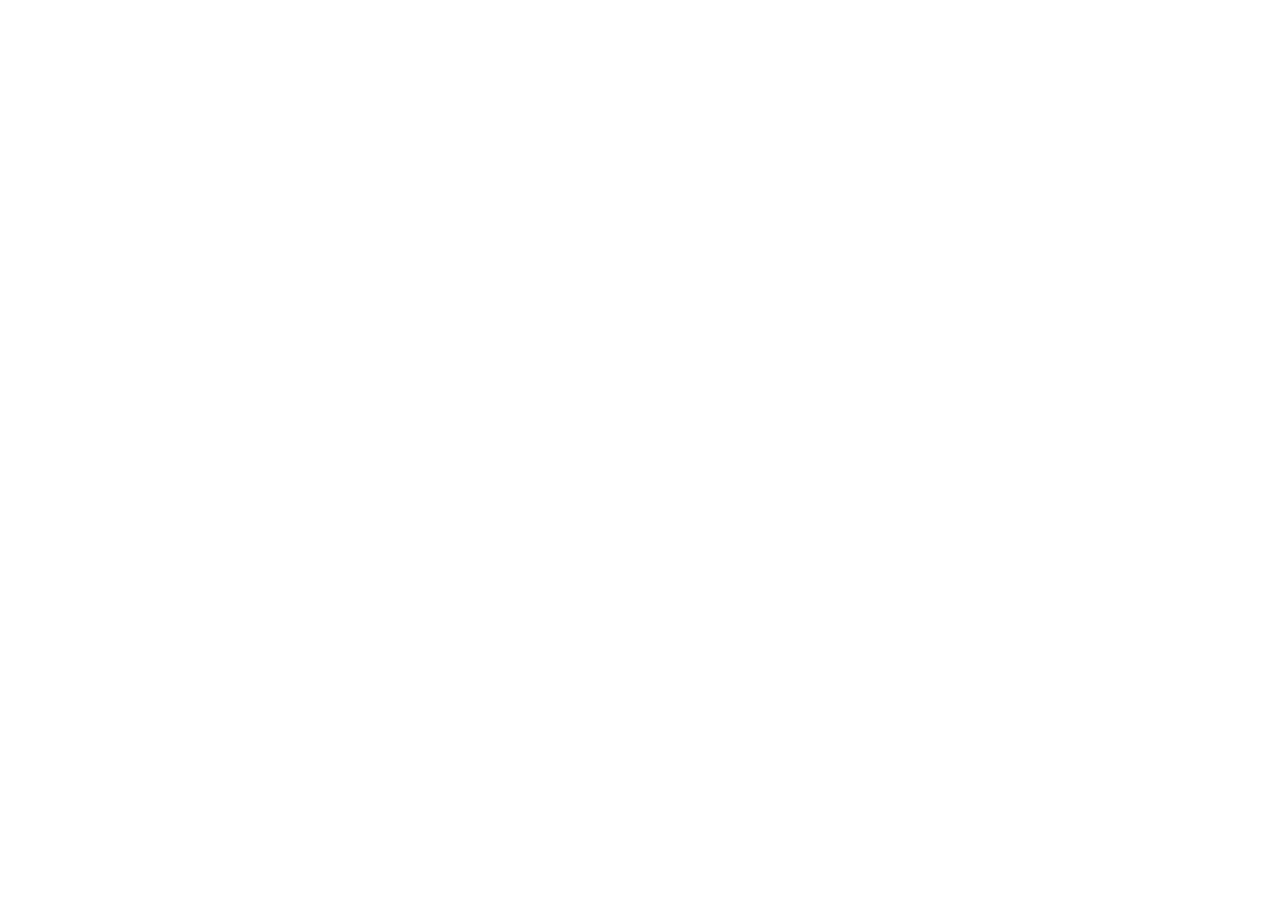
==== login.html @ dc0b42ef "Refactor login.html with improved styling and structure" ====
<!DOCTYPE html>
<html lang="th">
<head>
    <meta charset="UTF-8">
    <meta name="viewport" content="width=device-width, initial-scale=1.0">
    <title>Login - Study Buddy">

    <style>
        * {
            box-sizing: border-box;
        }

        body {
            margin: 0;
            font-family: Arial, sans-serif;
            background: #f4f7fb;
        }

        .login-page {
            min-height: 100vh;
            display: flex;
            justify-content: center;
            align-items: center;
        }

        .login-card {
            width: 380px;
            background: white;
            padding: 40px;
            border-radius: 20px;
            box-shadow: 0 10px 30px rgba(0,0,0,0.08);
        }

        .logo {
            width: 65px;
            height: 65px;
            margin: 0 auto 20px;
            border-radius: 16px;
            background: #2563eb;
            color: white;
            display: flex;
            align-items: center;
            justify-content: center;
            font-size: 22px;
            font-weight: bold;
        }

        h1 {
            text-align: center;
            margin: 0;
            color: #172033;
        }

        .subtitle {
            text-align: center;
            color: #718096;
            margin-bottom: 30px;
        }

        label {
            display: block;
            margin: 15px 0 7px;
            font-weight: bold;
        }

        input {
            width: 100%;
            padding: 13px;
            border: 1px solid #d5dbe5;
            border-radius: 10px;
            font-size: 15px;
        }

        button {
            width: 100%;
            margin-top: 25px;
            padding: 14px;
            border: none;
            border-radius: 10px;
            background: #2563eb;
            color: white;
            font-size: 16px;
            font-weight: bold;
            cursor: pointer;
        }

        #message {
            text-align: center;
            color: #dc2626;
            margin-top: 15px;
        }
    </style>
</head>

<body>

<div class="login-page">

    <div class="login-card">

        <div class="logo">
            SB
        </div>

        <h1>Study Buddy</h1>

        <p class="subtitle">
            เข้าสู่ระบบ
        </p>

        <label>ชื่อผู้ใช้</label>

        <input
            id="username"
            type="text"
            placeholder="ชื่อผู้ใช้"
        >

        <label>รหัสผ่าน</label>

        <input
            id="password"
            type="password"
            placeholder="รหัสผ่าน"
        >

        <button onclick="login()">
            เข้าสู่ระบบ
        </button>

        <p id="message"></p>

    </div>

</div>

<script>

function login() {

    const username =
        document.getElementById("username").value;

    const password =
        document.getElementById("password").value;

    if (username === "student" && password === "1234") {

        window.location.href = "index.html";

    } else {

        document.getElementById("message").textContent =
            "ชื่อผู้ใช้หรือรหัสผ่านไม่ถูกต้อง";

    }

}

</script>

</body>
</html>
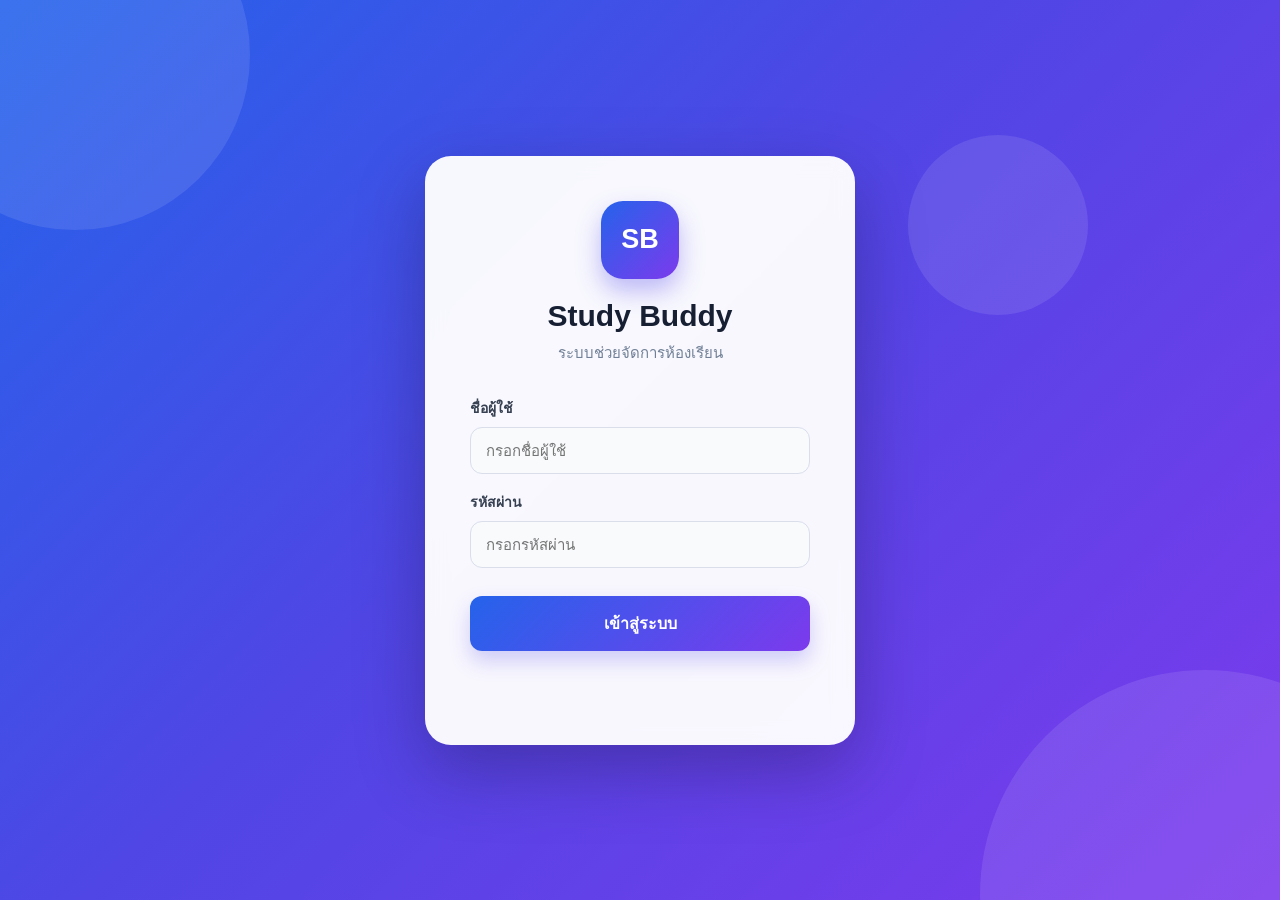
==== commit 09e4d98f: "Update login.html" ====
--- a/login.html
+++ b/login.html
@@ -1,11 +1,14 @@
 <!DOCTYPE html>
 <html lang="th">
+
 <head>
     <meta charset="UTF-8">
     <meta name="viewport" content="width=device-width, initial-scale=1.0">
-    <title>Login - Study Buddy">
+
+    <title>Login - Study Buddy</title>
 
     <style>
+
         * {
             box-sizing: border-box;
         }
@@ -13,138 +16,370 @@
         body {
             margin: 0;
             font-family: Arial, sans-serif;
-            background: #f4f7fb;
-        }
+            min-height: 100vh;
+            overflow: hidden;
+
+            background:
+                linear-gradient(
+                    135deg,
+                    #2563eb 0%,
+                    #4f46e5 45%,
+                    #7c3aed 100%
+                );
+        }
+
+
+        /* พื้นหลังตกแต่ง */
+
+        .circle {
+            position: fixed;
+            border-radius: 50%;
+            background: rgba(255,255,255,0.10);
+            pointer-events: none;
+        }
+
+        .circle.one {
+            width: 350px;
+            height: 350px;
+            top: -120px;
+            left: -100px;
+        }
+
+        .circle.two {
+            width: 450px;
+            height: 450px;
+            bottom: -220px;
+            right: -150px;
+        }
+
+        .circle.three {
+            width: 180px;
+            height: 180px;
+            top: 15%;
+            right: 15%;
+        }
+
+
+        /* หน้าหลัก */
 
         .login-page {
             min-height: 100vh;
+
             display: flex;
             justify-content: center;
             align-items: center;
-        }
+
+            padding: 20px;
+
+            position: relative;
+            z-index: 2;
+        }
+
+
+        /* กล่อง Login */
 
         .login-card {
-            width: 380px;
-            background: white;
-            padding: 40px;
-            border-radius: 20px;
-            box-shadow: 0 10px 30px rgba(0,0,0,0.08);
-        }
+            width: 100%;
+            max-width: 430px;
+
+            padding: 45px;
+
+            background: rgba(255,255,255,0.96);
+
+            border-radius: 26px;
+
+            box-shadow:
+                0 25px 70px rgba(0,0,0,0.25);
+
+            backdrop-filter: blur(10px);
+
+            animation: appear 0.6s ease;
+        }
+
+
+        @keyframes appear {
+
+            from {
+                opacity: 0;
+                transform: translateY(25px);
+            }
+
+            to {
+                opacity: 1;
+                transform: translateY(0);
+            }
+
+        }
+
+
+        /* Logo */
 
         .logo {
-            width: 65px;
-            height: 65px;
+            width: 78px;
+            height: 78px;
+
             margin: 0 auto 20px;
-            border-radius: 16px;
-            background: #2563eb;
-            color: white;
+
+            border-radius: 22px;
+
             display: flex;
             align-items: center;
             justify-content: center;
-            font-size: 22px;
+
+            color: white;
+
+            font-size: 27px;
             font-weight: bold;
-        }
+
+            background:
+                linear-gradient(
+                    135deg,
+                    #2563eb,
+                    #7c3aed
+                );
+
+            box-shadow:
+                0 12px 25px rgba(79,70,229,0.35);
+        }
+
+
+        /* หัวข้อ */
 
         h1 {
+            margin: 0;
+
             text-align: center;
-            margin: 0;
+
+            font-size: 30px;
+
             color: #172033;
         }
+
 
         .subtitle {
             text-align: center;
+
             color: #718096;
-            margin-bottom: 30px;
-        }
+
+            margin-top: 8px;
+            margin-bottom: 32px;
+
+            font-size: 15px;
+        }
+
+
+        /* ช่องกรอก */
 
         label {
             display: block;
-            margin: 15px 0 7px;
+
+            margin-top: 17px;
+            margin-bottom: 8px;
+
+            color: #374151;
+
+            font-size: 14px;
             font-weight: bold;
         }
+
 
         input {
             width: 100%;
-            padding: 13px;
-            border: 1px solid #d5dbe5;
-            border-radius: 10px;
+
+            padding: 14px 15px;
+
+            border: 1px solid #d9deea;
+
+            border-radius: 12px;
+
+            background: #f8fafc;
+
             font-size: 15px;
-        }
+
+            outline: none;
+
+            transition: 0.2s;
+        }
+
+
+        input:focus {
+
+            background: white;
+
+            border-color: #4f46e5;
+
+            box-shadow:
+                0 0 0 4px rgba(79,70,229,0.10);
+        }
+
+
+        /* ปุ่ม */
 
         button {
             width: 100%;
-            margin-top: 25px;
-            padding: 14px;
+
+            margin-top: 28px;
+
+            padding: 15px;
+
             border: none;
-            border-radius: 10px;
-            background: #2563eb;
+
+            border-radius: 12px;
+
             color: white;
+
             font-size: 16px;
+
             font-weight: bold;
+
             cursor: pointer;
-        }
+
+            background:
+                linear-gradient(
+                    135deg,
+                    #2563eb,
+                    #7c3aed
+                );
+
+            box-shadow:
+                0 10px 20px rgba(79,70,229,0.25);
+
+            transition: 0.2s;
+        }
+
+
+        button:hover {
+
+            transform: translateY(-2px);
+
+            box-shadow:
+                0 14px 25px rgba(79,70,229,0.35);
+        }
+
+
+        button:active {
+
+            transform: translateY(0);
+        }
+
+
+        /* ข้อความ Error */
 
         #message {
+
+            min-height: 20px;
+
+            margin-top: 15px;
+
             text-align: center;
+
             color: #dc2626;
-            margin-top: 15px;
-        }
+
+            font-size: 14px;
+        }
+
+
+        /* มือถือ */
+
+        @media (max-width: 500px) {
+
+            .login-card {
+                padding: 32px 25px;
+            }
+
+            h1 {
+                font-size: 26px;
+            }
+
+        }
+
     </style>
+
 </head>
 
+
 <body>
 
+
+<!-- Background -->
+
+<div class="circle one"></div>
+<div class="circle two"></div>
+<div class="circle three"></div>
+
+
+<!-- Login -->
+
 <div class="login-page">
 
     <div class="login-card">
+
 
         <div class="logo">
             SB
         </div>
 
-        <h1>Study Buddy</h1>
+
+        <h1>
+            Study Buddy
+        </h1>
+
 
         <p class="subtitle">
-            เข้าสู่ระบบ
+            ระบบช่วยจัดการห้องเรียน
         </p>
 
-        <label>ชื่อผู้ใช้</label>
+
+        <label>
+            ชื่อผู้ใช้
+        </label>
 
         <input
             id="username"
             type="text"
-            placeholder="ชื่อผู้ใช้"
+            placeholder="กรอกชื่อผู้ใช้"
         >
 
-        <label>รหัสผ่าน</label>
+
+        <label>
+            รหัสผ่าน
+        </label>
 
         <input
             id="password"
             type="password"
-            placeholder="รหัสผ่าน"
+            placeholder="กรอกรหัสผ่าน"
         >
+
 
         <button onclick="login()">
             เข้าสู่ระบบ
         </button>
 
+
         <p id="message"></p>
 
+
     </div>
 
 </div>
 
+
 <script>
 
 function login() {
 
     const username =
-        document.getElementById("username").value;
+        document.getElementById("username").value.trim();
 
     const password =
         document.getElementById("password").value;
 
-    if (username === "student" && password === "1234") {
+
+    if (
+        username === "student" &&
+        password === "1234"
+    ) {
 
         window.location.href = "index.html";
 
@@ -159,5 +394,7 @@
 
 </script>
 
+
 </body>
+
 </html>
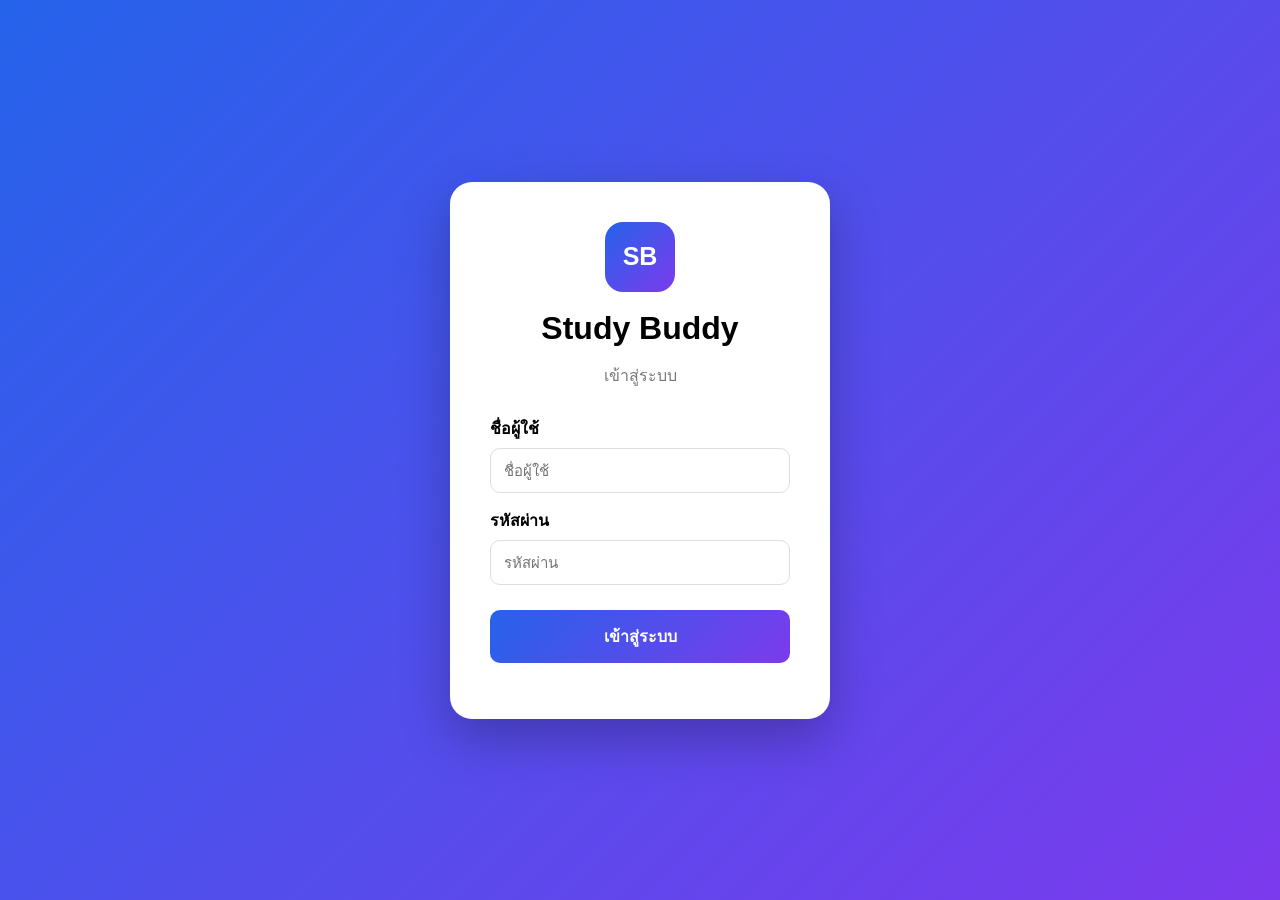
==== commit fd18880a: "Update login.html" ====
--- a/login.html
+++ b/login.html
@@ -4,363 +4,126 @@
 <head>
     <meta charset="UTF-8">
     <meta name="viewport" content="width=device-width, initial-scale=1.0">
-
     <title>Login - Study Buddy</title>
 
     <style>
-
         * {
             box-sizing: border-box;
         }
 
         body {
             margin: 0;
+            min-height: 100vh;
             font-family: Arial, sans-serif;
-            min-height: 100vh;
-            overflow: hidden;
-
-            background:
-                linear-gradient(
-                    135deg,
-                    #2563eb 0%,
-                    #4f46e5 45%,
-                    #7c3aed 100%
-                );
-        }
-
-
-        /* พื้นหลังตกแต่ง */
-
-        .circle {
-            position: fixed;
-            border-radius: 50%;
-            background: rgba(255,255,255,0.10);
-            pointer-events: none;
-        }
-
-        .circle.one {
-            width: 350px;
-            height: 350px;
-            top: -120px;
-            left: -100px;
-        }
-
-        .circle.two {
-            width: 450px;
-            height: 450px;
-            bottom: -220px;
-            right: -150px;
-        }
-
-        .circle.three {
-            width: 180px;
-            height: 180px;
-            top: 15%;
-            right: 15%;
-        }
-
-
-        /* หน้าหลัก */
-
-        .login-page {
-            min-height: 100vh;
-
+            background: linear-gradient(135deg, #2563eb, #7c3aed);
             display: flex;
             justify-content: center;
             align-items: center;
-
-            padding: 20px;
-
-            position: relative;
-            z-index: 2;
         }
 
-
-        /* กล่อง Login */
-
         .login-card {
-            width: 100%;
-            max-width: 430px;
-
-            padding: 45px;
-
-            background: rgba(255,255,255,0.96);
-
-            border-radius: 26px;
-
-            box-shadow:
-                0 25px 70px rgba(0,0,0,0.25);
-
-            backdrop-filter: blur(10px);
-
-            animation: appear 0.6s ease;
+            width: 380px;
+            padding: 40px;
+            background: white;
+            border-radius: 22px;
+            box-shadow: 0 20px 50px rgba(0,0,0,0.25);
         }
 
-
-        @keyframes appear {
-
-            from {
-                opacity: 0;
-                transform: translateY(25px);
-            }
-
-            to {
-                opacity: 1;
-                transform: translateY(0);
-            }
-
-        }
-
-
-        /* Logo */
-
         .logo {
-            width: 78px;
-            height: 78px;
-
-            margin: 0 auto 20px;
-
-            border-radius: 22px;
-
+            width: 70px;
+            height: 70px;
+            margin: auto;
+            border-radius: 18px;
+            background: linear-gradient(135deg, #2563eb, #7c3aed);
+            color: white;
             display: flex;
             align-items: center;
             justify-content: center;
-
-            color: white;
-
-            font-size: 27px;
+            font-size: 25px;
             font-weight: bold;
-
-            background:
-                linear-gradient(
-                    135deg,
-                    #2563eb,
-                    #7c3aed
-                );
-
-            box-shadow:
-                0 12px 25px rgba(79,70,229,0.35);
         }
 
-
-        /* หัวข้อ */
-
         h1 {
-            margin: 0;
-
             text-align: center;
-
-            font-size: 30px;
-
-            color: #172033;
+            margin: 18px 0 5px;
         }
-
 
         .subtitle {
             text-align: center;
+            color: #777;
+            margin-bottom: 28px;
+        }
 
-            color: #718096;
+        label {
+            display: block;
+            margin: 15px 0 7px;
+            font-weight: bold;
+        }
 
-            margin-top: 8px;
-            margin-bottom: 32px;
-
+        input {
+            width: 100%;
+            padding: 13px;
+            border: 1px solid #ddd;
+            border-radius: 10px;
             font-size: 15px;
         }
 
-
-        /* ช่องกรอก */
-
-        label {
-            display: block;
-
-            margin-top: 17px;
-            margin-bottom: 8px;
-
-            color: #374151;
-
-            font-size: 14px;
+        button {
+            width: 100%;
+            margin-top: 25px;
+            padding: 14px;
+            border: none;
+            border-radius: 10px;
+            background: linear-gradient(135deg, #2563eb, #7c3aed);
+            color: white;
+            font-size: 16px;
             font-weight: bold;
+            cursor: pointer;
         }
 
-
-        input {
-            width: 100%;
-
-            padding: 14px 15px;
-
-            border: 1px solid #d9deea;
-
-            border-radius: 12px;
-
-            background: #f8fafc;
-
-            font-size: 15px;
-
-            outline: none;
-
-            transition: 0.2s;
+        #message {
+            text-align: center;
+            color: red;
+            margin-top: 15px;
         }
-
-
-        input:focus {
-
-            background: white;
-
-            border-color: #4f46e5;
-
-            box-shadow:
-                0 0 0 4px rgba(79,70,229,0.10);
-        }
-
-
-        /* ปุ่ม */
-
-        button {
-            width: 100%;
-
-            margin-top: 28px;
-
-            padding: 15px;
-
-            border: none;
-
-            border-radius: 12px;
-
-            color: white;
-
-            font-size: 16px;
-
-            font-weight: bold;
-
-            cursor: pointer;
-
-            background:
-                linear-gradient(
-                    135deg,
-                    #2563eb,
-                    #7c3aed
-                );
-
-            box-shadow:
-                0 10px 20px rgba(79,70,229,0.25);
-
-            transition: 0.2s;
-        }
-
-
-        button:hover {
-
-            transform: translateY(-2px);
-
-            box-shadow:
-                0 14px 25px rgba(79,70,229,0.35);
-        }
-
-
-        button:active {
-
-            transform: translateY(0);
-        }
-
-
-        /* ข้อความ Error */
-
-        #message {
-
-            min-height: 20px;
-
-            margin-top: 15px;
-
-            text-align: center;
-
-            color: #dc2626;
-
-            font-size: 14px;
-        }
-
-
-        /* มือถือ */
-
-        @media (max-width: 500px) {
-
-            .login-card {
-                padding: 32px 25px;
-            }
-
-            h1 {
-                font-size: 26px;
-            }
-
-        }
-
     </style>
-
 </head>
-
 
 <body>
 
+<div class="login-card">
 
-<!-- Background -->
+    <div class="logo">
+        SB
+    </div>
 
-<div class="circle one"></div>
-<div class="circle two"></div>
-<div class="circle three"></div>
+    <h1>Study Buddy</h1>
 
+    <p class="subtitle">
+        เข้าสู่ระบบ
+    </p>
 
-<!-- Login -->
+    <label>ชื่อผู้ใช้</label>
 
-<div class="login-page">
+    <input
+        id="username"
+        type="text"
+        placeholder="ชื่อผู้ใช้"
+    >
 
-    <div class="login-card">
+    <label>รหัสผ่าน</label>
 
+    <input
+        id="password"
+        type="password"
+        placeholder="รหัสผ่าน"
+    >
 
-        <div class="logo">
-            SB
-        </div>
+    <button onclick="login()">
+        เข้าสู่ระบบ
+    </button>
 
-
-        <h1>
-            Study Buddy
-        </h1>
-
-
-        <p class="subtitle">
-            ระบบช่วยจัดการห้องเรียน
-        </p>
-
-
-        <label>
-            ชื่อผู้ใช้
-        </label>
-
-        <input
-            id="username"
-            type="text"
-            placeholder="กรอกชื่อผู้ใช้"
-        >
-
-
-        <label>
-            รหัสผ่าน
-        </label>
-
-        <input
-            id="password"
-            type="password"
-            placeholder="กรอกรหัสผ่าน"
-        >
-
-
-        <button onclick="login()">
-            เข้าสู่ระบบ
-        </button>
-
-
-        <p id="message"></p>
-
-
-    </div>
+    <p id="message"></p>
 
 </div>
 
@@ -369,23 +132,16 @@
 
 function login() {
 
-    const username =
-        document.getElementById("username").value.trim();
+    let username = document.getElementById("username").value.trim();
+    let password = document.getElementById("password").value;
 
-    const password =
-        document.getElementById("password").value;
-
-
-    if (
-        username === "student" &&
-        password === "1234"
-    ) {
+    if (username === "student" && password === "1234") {
 
         window.location.href = "index.html";
 
     } else {
 
-        document.getElementById("message").textContent =
+        document.getElementById("message").innerText =
             "ชื่อผู้ใช้หรือรหัสผ่านไม่ถูกต้อง";
 
     }
@@ -394,7 +150,6 @@
 
 </script>
 
-
 </body>
 
 </html>
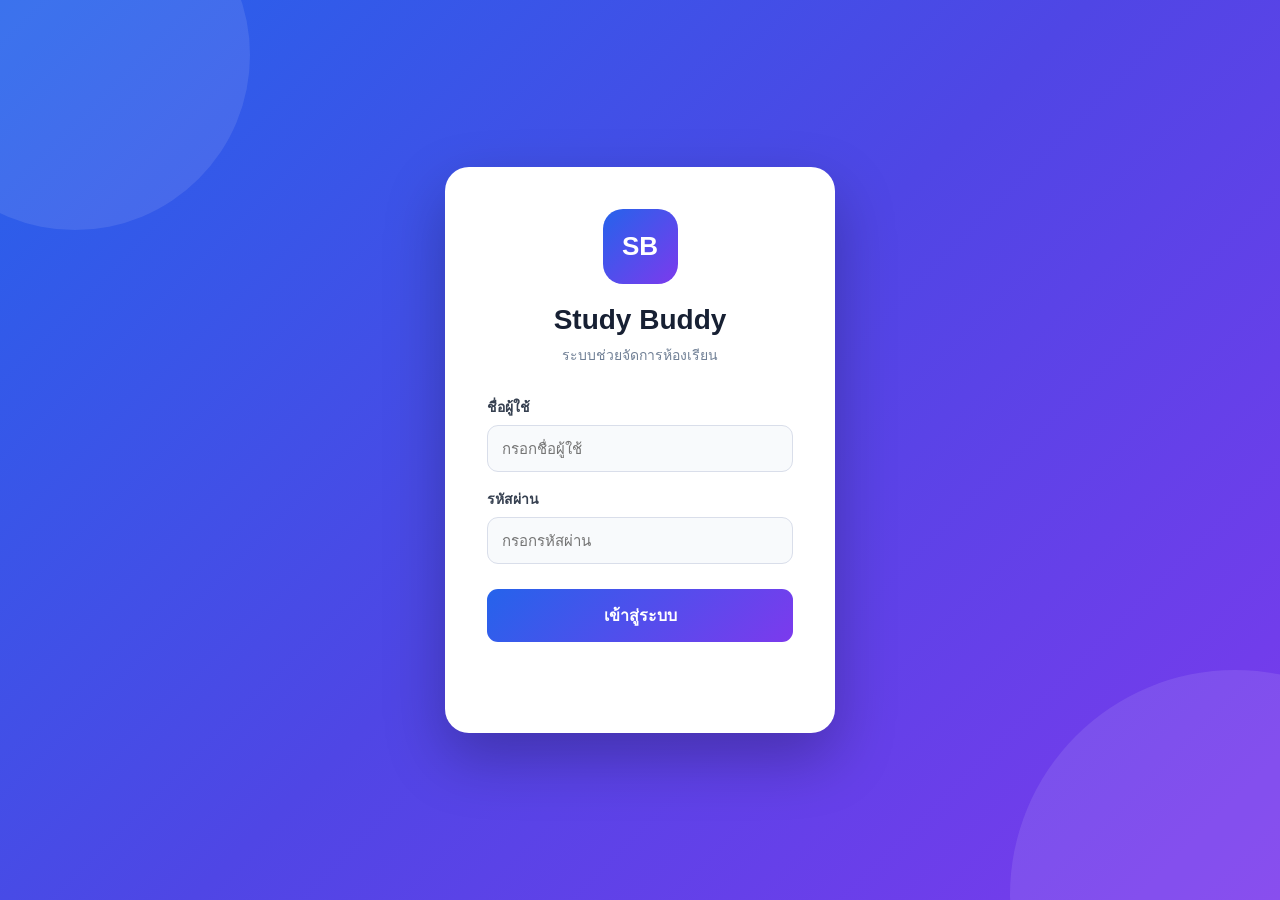
==== commit e63c6f46: "Update login.html" ====
--- a/login.html
+++ b/login.html
@@ -4,6 +4,7 @@
 <head>
     <meta charset="UTF-8">
     <meta name="viewport" content="width=device-width, initial-scale=1.0">
+
     <title>Login - Study Buddy</title>
 
     <style>
@@ -15,81 +16,188 @@
             margin: 0;
             min-height: 100vh;
             font-family: Arial, sans-serif;
-            background: linear-gradient(135deg, #2563eb, #7c3aed);
-            display: flex;
-            justify-content: center;
-            align-items: center;
-        }
-
-        .login-card {
-            width: 380px;
-            padding: 40px;
-            background: white;
-            border-radius: 22px;
-            box-shadow: 0 20px 50px rgba(0,0,0,0.25);
-        }
-
-        .logo {
-            width: 70px;
-            height: 70px;
-            margin: auto;
-            border-radius: 18px;
-            background: linear-gradient(135deg, #2563eb, #7c3aed);
-            color: white;
+
+            background:
+                linear-gradient(
+                    135deg,
+                    #2563eb,
+                    #4f46e5,
+                    #7c3aed
+                );
+
             display: flex;
             align-items: center;
             justify-content: center;
-            font-size: 25px;
+        }
+
+        .circle {
+            position: fixed;
+            border-radius: 50%;
+            background: rgba(255,255,255,0.10);
+        }
+
+        .circle1 {
+            width: 350px;
+            height: 350px;
+            top: -120px;
+            left: -100px;
+        }
+
+        .circle2 {
+            width: 450px;
+            height: 450px;
+            right: -180px;
+            bottom: -220px;
+        }
+
+        .login-card {
+            position: relative;
+            z-index: 2;
+
+            width: 390px;
+            max-width: calc(100% - 30px);
+
+            padding: 42px;
+
+            background: white;
+
+            border-radius: 24px;
+
+            box-shadow:
+                0 25px 60px rgba(0,0,0,0.25);
+        }
+
+        .logo {
+            width: 75px;
+            height: 75px;
+
+            margin: 0 auto 20px;
+
+            display: flex;
+            align-items: center;
+            justify-content: center;
+
+            border-radius: 20px;
+
+            background:
+                linear-gradient(
+                    135deg,
+                    #2563eb,
+                    #7c3aed
+                );
+
+            color: white;
+
+            font-size: 26px;
             font-weight: bold;
         }
 
         h1 {
+            margin: 0;
+
             text-align: center;
-            margin: 18px 0 5px;
+
+            color: #172033;
+
+            font-size: 28px;
         }
 
         .subtitle {
+            margin: 8px 0 30px;
+
             text-align: center;
-            color: #777;
-            margin-bottom: 28px;
+
+            color: #718096;
+
+            font-size: 14px;
         }
 
         label {
             display: block;
-            margin: 15px 0 7px;
+
+            margin: 16px 0 7px;
+
+            color: #374151;
+
+            font-size: 14px;
             font-weight: bold;
         }
 
         input {
             width: 100%;
-            padding: 13px;
-            border: 1px solid #ddd;
-            border-radius: 10px;
+
+            padding: 14px;
+
+            border: 1px solid #d9deea;
+
+            border-radius: 11px;
+
+            background: #f8fafc;
+
             font-size: 15px;
+
+            outline: none;
+        }
+
+        input:focus {
+            border-color: #4f46e5;
+
+            background: white;
+
+            box-shadow:
+                0 0 0 4px rgba(79,70,229,0.10);
         }
 
         button {
             width: 100%;
+
             margin-top: 25px;
+
             padding: 14px;
+
             border: none;
-            border-radius: 10px;
-            background: linear-gradient(135deg, #2563eb, #7c3aed);
+
+            border-radius: 11px;
+
+            background:
+                linear-gradient(
+                    135deg,
+                    #2563eb,
+                    #7c3aed
+                );
+
             color: white;
+
             font-size: 16px;
             font-weight: bold;
+
             cursor: pointer;
         }
 
+        button:hover {
+            opacity: 0.9;
+        }
+
         #message {
+            min-height: 20px;
+
+            margin-top: 15px;
+
             text-align: center;
-            color: red;
-            margin-top: 15px;
+
+            color: #dc2626;
+
+            font-size: 14px;
         }
     </style>
 </head>
 
+
 <body>
+
+<div class="circle circle1"></div>
+<div class="circle circle2"></div>
+
 
 <div class="login-card">
 
@@ -97,32 +205,42 @@
         SB
     </div>
 
-    <h1>Study Buddy</h1>
+    <h1>
+        Study Buddy
+    </h1>
 
     <p class="subtitle">
-        เข้าสู่ระบบ
+        ระบบช่วยจัดการห้องเรียน
     </p>
 
-    <label>ชื่อผู้ใช้</label>
+
+    <label>
+        ชื่อผู้ใช้
+    </label>
 
     <input
         id="username"
         type="text"
-        placeholder="ชื่อผู้ใช้"
+        placeholder="กรอกชื่อผู้ใช้"
     >
 
-    <label>รหัสผ่าน</label>
+
+    <label>
+        รหัสผ่าน
+    </label>
 
     <input
         id="password"
         type="password"
-        placeholder="รหัสผ่าน"
+        placeholder="กรอกรหัสผ่าน"
     >
+
 
     <button onclick="login()">
         เข้าสู่ระบบ
     </button>
 
+
     <p id="message"></p>
 
 </div>
@@ -132,16 +250,24 @@
 
 function login() {
 
-    let username = document.getElementById("username").value.trim();
-    let password = document.getElementById("password").value;
-
-    if (username === "student" && password === "1234") {
-
-        window.location.href = "index.html";
+    const username =
+        document.getElementById("username").value.trim();
+
+    const password =
+        document.getElementById("password").value;
+
+
+    if (
+        username === "student" &&
+        password === "1234"
+    ) {
+
+        window.location.href =
+            "https://phuripongc-debug.github.io/Study-Buddy/index.html";
 
     } else {
 
-        document.getElementById("message").innerText =
+        document.getElementById("message").textContent =
             "ชื่อผู้ใช้หรือรหัสผ่านไม่ถูกต้อง";
 
     }
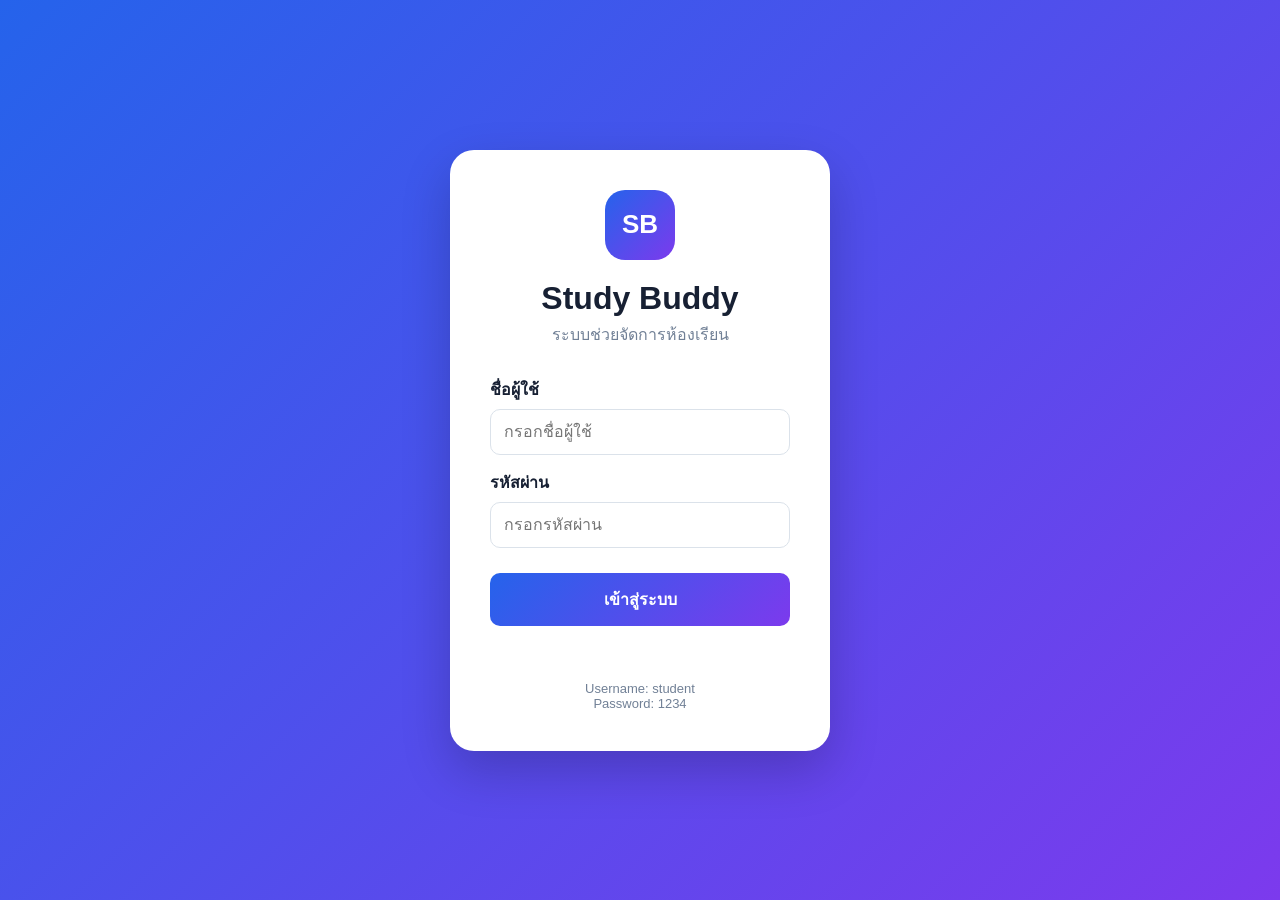
==== commit 529d2c93: "Refactor login.html for improved layout and styles" ====
--- a/login.html
+++ b/login.html
@@ -1,281 +1,167 @@
 <!DOCTYPE html>
 <html lang="th">
-
 <head>
     <meta charset="UTF-8">
     <meta name="viewport" content="width=device-width, initial-scale=1.0">
-
     <title>Login - Study Buddy</title>
 
     <style>
         * {
             box-sizing: border-box;
+            font-family: Arial, sans-serif;
         }
 
         body {
             margin: 0;
             min-height: 100vh;
-            font-family: Arial, sans-serif;
+            display: flex;
+            justify-content: center;
+            align-items: center;
+            background: linear-gradient(135deg, #2563eb, #7c3aed);
+        }
 
-            background:
-                linear-gradient(
-                    135deg,
-                    #2563eb,
-                    #4f46e5,
-                    #7c3aed
-                );
+        .login-box {
+            width: 380px;
+            background: white;
+            padding: 40px;
+            border-radius: 24px;
+            box-shadow: 0 20px 50px rgba(0,0,0,.2);
+        }
 
+        .logo {
+            width: 70px;
+            height: 70px;
+            margin: auto;
+            border-radius: 20px;
+            background: linear-gradient(135deg,#2563eb,#7c3aed);
+            color: white;
             display: flex;
             align-items: center;
             justify-content: center;
-        }
-
-        .circle {
-            position: fixed;
-            border-radius: 50%;
-            background: rgba(255,255,255,0.10);
-        }
-
-        .circle1 {
-            width: 350px;
-            height: 350px;
-            top: -120px;
-            left: -100px;
-        }
-
-        .circle2 {
-            width: 450px;
-            height: 450px;
-            right: -180px;
-            bottom: -220px;
-        }
-
-        .login-card {
-            position: relative;
-            z-index: 2;
-
-            width: 390px;
-            max-width: calc(100% - 30px);
-
-            padding: 42px;
-
-            background: white;
-
-            border-radius: 24px;
-
-            box-shadow:
-                0 25px 60px rgba(0,0,0,0.25);
-        }
-
-        .logo {
-            width: 75px;
-            height: 75px;
-
-            margin: 0 auto 20px;
-
-            display: flex;
-            align-items: center;
-            justify-content: center;
-
-            border-radius: 20px;
-
-            background:
-                linear-gradient(
-                    135deg,
-                    #2563eb,
-                    #7c3aed
-                );
-
-            color: white;
-
             font-size: 26px;
             font-weight: bold;
         }
 
         h1 {
-            margin: 0;
-
             text-align: center;
-
+            margin: 20px 0 5px;
             color: #172033;
-
-            font-size: 28px;
         }
 
         .subtitle {
-            margin: 8px 0 30px;
-
             text-align: center;
-
             color: #718096;
-
-            font-size: 14px;
+            margin-bottom: 30px;
         }
 
         label {
             display: block;
-
-            margin: 16px 0 7px;
-
-            color: #374151;
-
-            font-size: 14px;
+            margin: 15px 0 7px;
+            color: #172033;
             font-weight: bold;
         }
 
         input {
             width: 100%;
-
-            padding: 14px;
-
-            border: 1px solid #d9deea;
-
-            border-radius: 11px;
-
-            background: #f8fafc;
-
-            font-size: 15px;
-
+            padding: 13px;
+            border: 1px solid #dbe2ea;
+            border-radius: 10px;
+            font-size: 16px;
             outline: none;
         }
 
         input:focus {
-            border-color: #4f46e5;
-
-            background: white;
-
-            box-shadow:
-                0 0 0 4px rgba(79,70,229,0.10);
+            border-color: #2563eb;
         }
 
         button {
             width: 100%;
-
             margin-top: 25px;
-
             padding: 14px;
-
             border: none;
-
-            border-radius: 11px;
-
-            background:
-                linear-gradient(
-                    135deg,
-                    #2563eb,
-                    #7c3aed
-                );
-
+            border-radius: 10px;
+            background: linear-gradient(135deg,#2563eb,#7c3aed);
             color: white;
-
             font-size: 16px;
             font-weight: bold;
-
             cursor: pointer;
         }
 
         button:hover {
-            opacity: 0.9;
+            opacity: .9;
         }
 
         #message {
+            color: #dc2626;
+            text-align: center;
+            margin-top: 15px;
             min-height: 20px;
+        }
 
-            margin-top: 15px;
-
+        .demo {
             text-align: center;
-
-            color: #dc2626;
-
-            font-size: 14px;
+            margin-top: 20px;
+            font-size: 13px;
+            color: #718096;
         }
     </style>
 </head>
 
-
 <body>
 
-<div class="circle circle1"></div>
-<div class="circle circle2"></div>
+<div class="login-box">
 
+    <div class="logo">SB</div>
 
-<div class="login-card">
+    <h1>Study Buddy</h1>
+    <div class="subtitle">ระบบช่วยจัดการห้องเรียน</div>
 
-    <div class="logo">
-        SB
-    </div>
-
-    <h1>
-        Study Buddy
-    </h1>
-
-    <p class="subtitle">
-        ระบบช่วยจัดการห้องเรียน
-    </p>
-
-
-    <label>
-        ชื่อผู้ใช้
-    </label>
-
+    <label>ชื่อผู้ใช้</label>
     <input
+        type="text"
         id="username"
-        type="text"
         placeholder="กรอกชื่อผู้ใช้"
     >
 
-
-    <label>
-        รหัสผ่าน
-    </label>
-
+    <label>รหัสผ่าน</label>
     <input
+        type="password"
         id="password"
-        type="password"
         placeholder="กรอกรหัสผ่าน"
     >
 
+    <button onclick="login()">เข้าสู่ระบบ</button>
 
-    <button onclick="login()">
-        เข้าสู่ระบบ
-    </button>
+    <div id="message"></div>
 
-
-    <p id="message"></p>
+    <div class="demo">
+        Username: student<br>
+        Password: 1234
+    </div>
 
 </div>
 
-
 <script>
-
 function login() {
 
-    const username =
-        document.getElementById("username").value.trim();
+    const username = document.getElementById("username").value.trim();
+    const password = document.getElementById("password").value;
 
-    const password =
-        document.getElementById("password").value;
+    if (username === "student" && password === "1234") {
 
+        // จำสถานะการเข้าสู่ระบบ
+        sessionStorage.setItem("studyBuddyLogin", "true");
 
-    if (
-        username === "student" &&
-        password === "1234"
-    ) {
-
-        window.location.href =
-            "https://phuripongc-debug.github.io/Study-Buddy/index.html";
+        // ไปหน้าแรก
+        window.location.href = "index.html";
 
     } else {
 
         document.getElementById("message").textContent =
             "ชื่อผู้ใช้หรือรหัสผ่านไม่ถูกต้อง";
-
     }
-
 }
-
 </script>
 
 </body>
-
 </html>
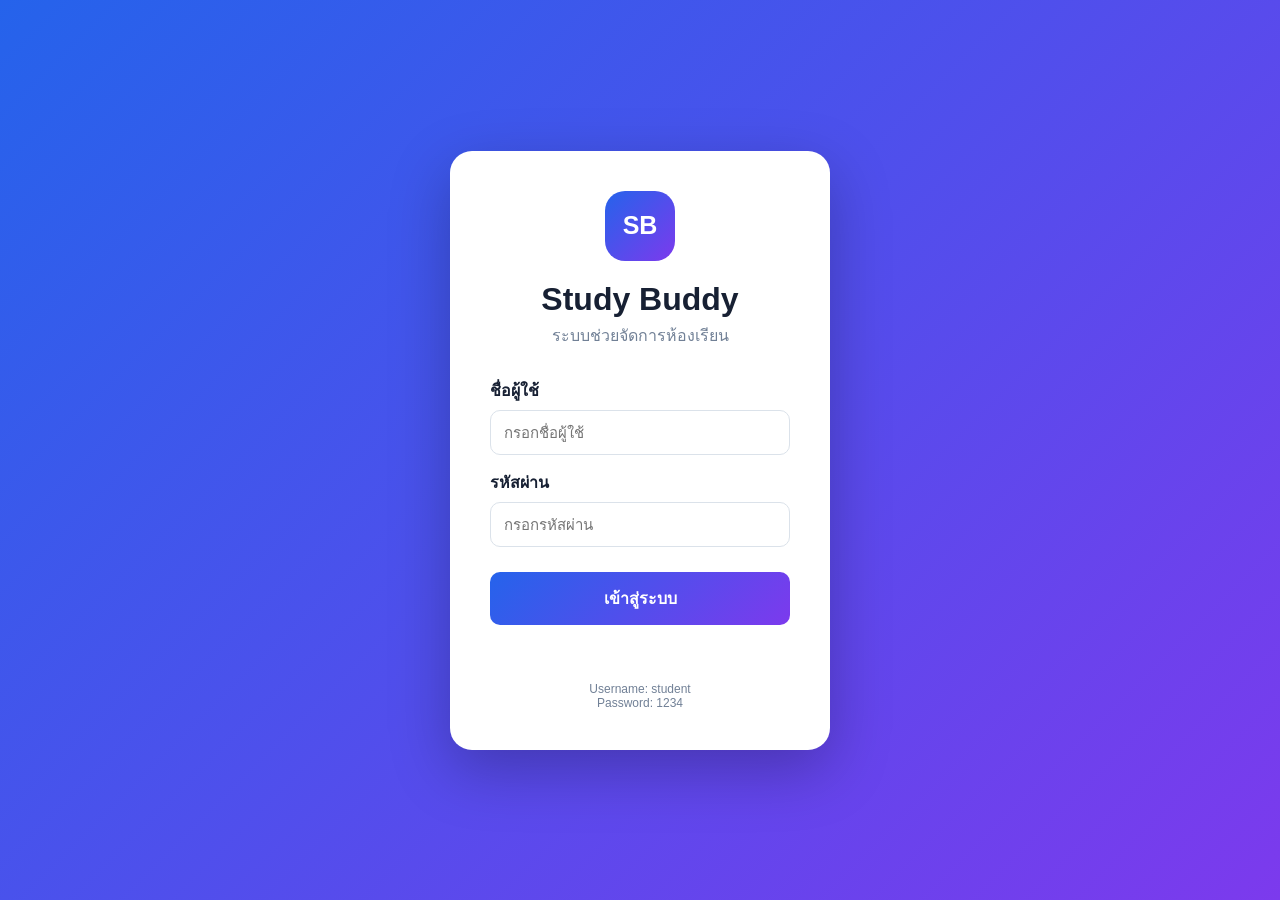
==== commit 7d6d2212: "Update login.html" ====
--- a/login.html
+++ b/login.html
@@ -8,65 +8,91 @@
     <style>
         * {
             box-sizing: border-box;
-            font-family: Arial, sans-serif;
         }
 
         body {
             margin: 0;
             min-height: 100vh;
+            font-family: Arial, sans-serif;
+
             display: flex;
             justify-content: center;
             align-items: center;
-            background: linear-gradient(135deg, #2563eb, #7c3aed);
+
+            background: linear-gradient(
+                135deg,
+                #2563eb,
+                #7c3aed
+            );
         }
 
         .login-box {
             width: 380px;
             background: white;
             padding: 40px;
-            border-radius: 24px;
-            box-shadow: 0 20px 50px rgba(0,0,0,.2);
+            border-radius: 22px;
+
+            box-shadow:
+                0 20px 60px rgba(0,0,0,.25);
         }
 
         .logo {
             width: 70px;
             height: 70px;
+
             margin: auto;
+
             border-radius: 20px;
-            background: linear-gradient(135deg,#2563eb,#7c3aed);
-            color: white;
+
             display: flex;
             align-items: center;
             justify-content: center;
-            font-size: 26px;
+
+            background: linear-gradient(
+                135deg,
+                #2563eb,
+                #7c3aed
+            );
+
+            color: white;
+
+            font-size: 25px;
             font-weight: bold;
         }
 
         h1 {
             text-align: center;
+            color: #172033;
+
             margin: 20px 0 5px;
-            color: #172033;
         }
 
         .subtitle {
             text-align: center;
             color: #718096;
+
             margin-bottom: 30px;
         }
 
         label {
             display: block;
+
             margin: 15px 0 7px;
+
+            font-weight: bold;
             color: #172033;
-            font-weight: bold;
         }
 
         input {
             width: 100%;
+
             padding: 13px;
+
             border: 1px solid #dbe2ea;
             border-radius: 10px;
-            font-size: 16px;
+
+            font-size: 15px;
+
             outline: none;
         }
 
@@ -76,14 +102,25 @@
 
         button {
             width: 100%;
+
             margin-top: 25px;
+
             padding: 14px;
+
             border: none;
             border-radius: 10px;
-            background: linear-gradient(135deg,#2563eb,#7c3aed);
+
+            background: linear-gradient(
+                135deg,
+                #2563eb,
+                #7c3aed
+            );
+
             color: white;
+
             font-size: 16px;
             font-weight: bold;
+
             cursor: pointer;
         }
 
@@ -92,17 +129,23 @@
         }
 
         #message {
+            min-height: 22px;
+
+            margin-top: 15px;
+
+            text-align: center;
+
             color: #dc2626;
-            text-align: center;
-            margin-top: 15px;
-            min-height: 20px;
         }
 
         .demo {
-            text-align: center;
             margin-top: 20px;
-            font-size: 13px;
+
+            text-align: center;
+
             color: #718096;
+
+            font-size: 12px;
         }
     </style>
 </head>
@@ -111,28 +154,48 @@
 
 <div class="login-box">
 
-    <div class="logo">SB</div>
+    <div class="logo">
+        SB
+    </div>
 
     <h1>Study Buddy</h1>
-    <div class="subtitle">ระบบช่วยจัดการห้องเรียน</div>
-
-    <label>ชื่อผู้ใช้</label>
+
+    <div class="subtitle">
+        ระบบช่วยจัดการห้องเรียน
+    </div>
+
+
+    <label for="username">
+        ชื่อผู้ใช้
+    </label>
+
     <input
+        id="username"
         type="text"
-        id="username"
         placeholder="กรอกชื่อผู้ใช้"
+        autocomplete="username"
     >
 
-    <label>รหัสผ่าน</label>
+
+    <label for="password">
+        รหัสผ่าน
+    </label>
+
     <input
+        id="password"
         type="password"
-        id="password"
         placeholder="กรอกรหัสผ่าน"
+        autocomplete="current-password"
     >
 
-    <button onclick="login()">เข้าสู่ระบบ</button>
+
+    <button type="button" onclick="login()">
+        เข้าสู่ระบบ
+    </button>
+
 
     <div id="message"></div>
+
 
     <div class="demo">
         Username: student<br>
@@ -141,19 +204,30 @@
 
 </div>
 
+
 <script>
+
 function login() {
 
-    const username = document.getElementById("username").value.trim();
-    const password = document.getElementById("password").value;
-
-    if (username === "student" && password === "1234") {
-
-        // จำสถานะการเข้าสู่ระบบ
-        sessionStorage.setItem("studyBuddyLogin", "true");
-
-        // ไปหน้าแรก
-        window.location.href = "index.html";
+    const username =
+        document.getElementById("username").value.trim();
+
+    const password =
+        document.getElementById("password").value;
+
+
+    if (
+        username === "student" &&
+        password === "1234"
+    ) {
+
+        sessionStorage.setItem(
+            "studyBuddyLogin",
+            "true"
+        );
+
+        window.location.href =
+            "index.html";
 
     } else {
 
@@ -161,6 +235,7 @@
             "ชื่อผู้ใช้หรือรหัสผ่านไม่ถูกต้อง";
     }
 }
+
 </script>
 
 </body>
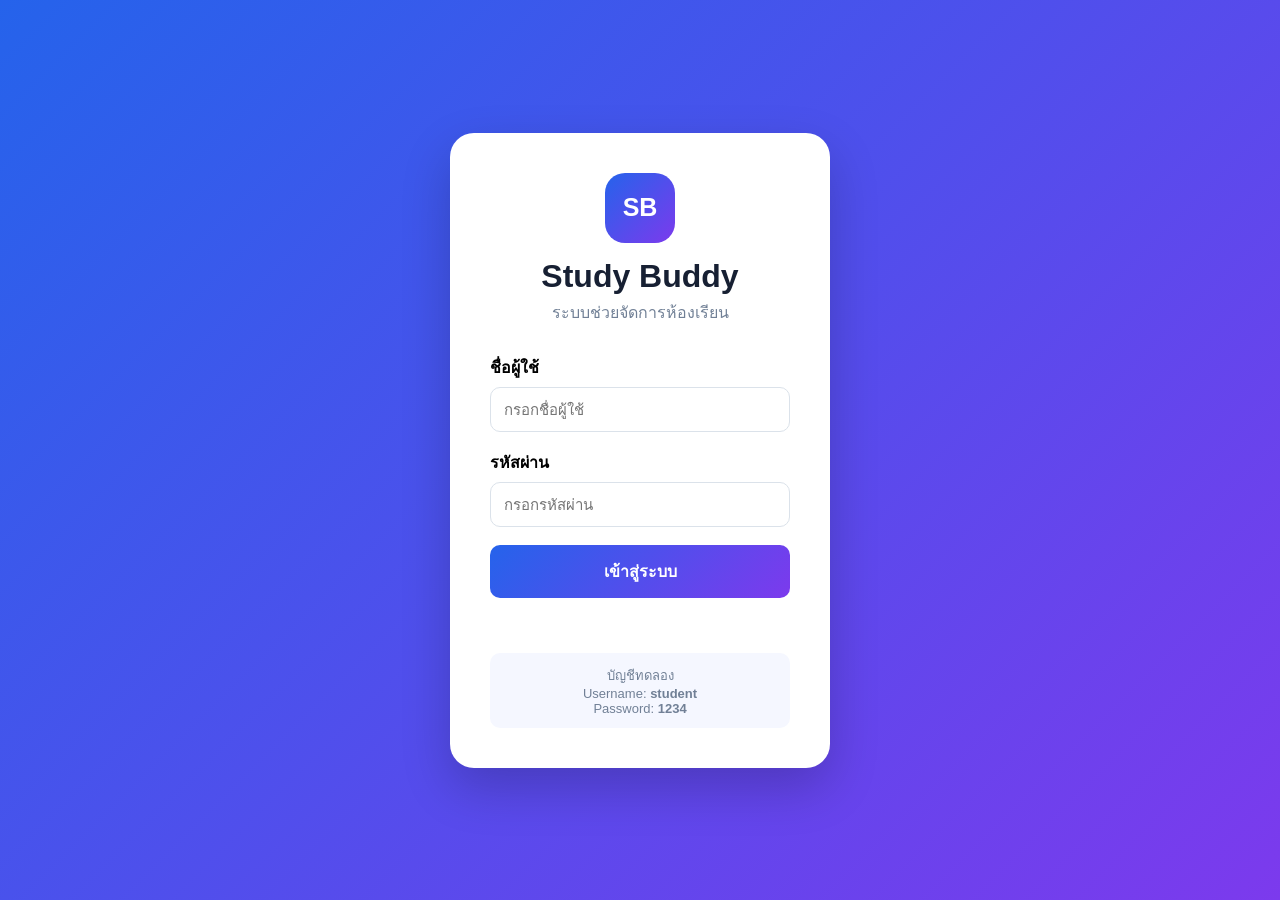
==== commit b0dabbf5: "Update login.html" ====
--- a/login.html
+++ b/login.html
@@ -1,241 +1,153 @@
 <!DOCTYPE html>
 <html lang="th">
 <head>
-    <meta charset="UTF-8">
-    <meta name="viewport" content="width=device-width, initial-scale=1.0">
-    <title>Login - Study Buddy</title>
+<meta charset="UTF-8">
+<meta name="viewport" content="width=device-width, initial-scale=1.0">
+<title>Study Buddy - Login</title>
 
-    <style>
-        * {
-            box-sizing: border-box;
-        }
+<style>
+*{box-sizing:border-box}
 
-        body {
-            margin: 0;
-            min-height: 100vh;
-            font-family: Arial, sans-serif;
+body{
+    margin:0;
+    min-height:100vh;
+    font-family:Arial,sans-serif;
+    background:linear-gradient(135deg,#2563eb,#7c3aed);
+    display:flex;
+    justify-content:center;
+    align-items:center;
+}
 
-            display: flex;
-            justify-content: center;
-            align-items: center;
+.login-box{
+    width:380px;
+    background:#fff;
+    padding:40px;
+    border-radius:24px;
+    box-shadow:0 20px 50px rgba(0,0,0,.2);
+}
 
-            background: linear-gradient(
-                135deg,
-                #2563eb,
-                #7c3aed
-            );
-        }
+.logo{
+    width:70px;
+    height:70px;
+    margin:0 auto 15px;
+    border-radius:20px;
+    background:linear-gradient(135deg,#2563eb,#7c3aed);
+    color:#fff;
+    display:flex;
+    align-items:center;
+    justify-content:center;
+    font-size:25px;
+    font-weight:bold;
+}
 
-        .login-box {
-            width: 380px;
-            background: white;
-            padding: 40px;
-            border-radius: 22px;
+h1{
+    text-align:center;
+    margin:5px 0;
+    color:#172033;
+}
 
-            box-shadow:
-                0 20px 60px rgba(0,0,0,.25);
-        }
+.subtitle{
+    text-align:center;
+    color:#718096;
+    margin-bottom:30px;
+}
 
-        .logo {
-            width: 70px;
-            height: 70px;
+label{
+    display:block;
+    margin-bottom:7px;
+    font-weight:bold;
+}
 
-            margin: auto;
+input{
+    width:100%;
+    padding:13px;
+    margin-bottom:18px;
+    border:1px solid #dbe2ea;
+    border-radius:10px;
+    font-size:15px;
+}
 
-            border-radius: 20px;
+button{
+    width:100%;
+    padding:14px;
+    border:0;
+    border-radius:10px;
+    background:linear-gradient(135deg,#2563eb,#7c3aed);
+    color:#fff;
+    font-size:16px;
+    font-weight:bold;
+    cursor:pointer;
+}
 
-            display: flex;
-            align-items: center;
-            justify-content: center;
+button:hover{opacity:.9}
 
-            background: linear-gradient(
-                135deg,
-                #2563eb,
-                #7c3aed
-            );
+#message{
+    color:#dc2626;
+    text-align:center;
+    margin-top:15px;
+    min-height:20px;
+}
 
-            color: white;
-
-            font-size: 25px;
-            font-weight: bold;
-        }
-
-        h1 {
-            text-align: center;
-            color: #172033;
-
-            margin: 20px 0 5px;
-        }
-
-        .subtitle {
-            text-align: center;
-            color: #718096;
-
-            margin-bottom: 30px;
-        }
-
-        label {
-            display: block;
-
-            margin: 15px 0 7px;
-
-            font-weight: bold;
-            color: #172033;
-        }
-
-        input {
-            width: 100%;
-
-            padding: 13px;
-
-            border: 1px solid #dbe2ea;
-            border-radius: 10px;
-
-            font-size: 15px;
-
-            outline: none;
-        }
-
-        input:focus {
-            border-color: #2563eb;
-        }
-
-        button {
-            width: 100%;
-
-            margin-top: 25px;
-
-            padding: 14px;
-
-            border: none;
-            border-radius: 10px;
-
-            background: linear-gradient(
-                135deg,
-                #2563eb,
-                #7c3aed
-            );
-
-            color: white;
-
-            font-size: 16px;
-            font-weight: bold;
-
-            cursor: pointer;
-        }
-
-        button:hover {
-            opacity: .9;
-        }
-
-        #message {
-            min-height: 22px;
-
-            margin-top: 15px;
-
-            text-align: center;
-
-            color: #dc2626;
-        }
-
-        .demo {
-            margin-top: 20px;
-
-            text-align: center;
-
-            color: #718096;
-
-            font-size: 12px;
-        }
-    </style>
+.demo{
+    margin-top:20px;
+    padding:12px;
+    background:#f5f7ff;
+    border-radius:10px;
+    text-align:center;
+    font-size:13px;
+    color:#718096;
+}
+</style>
 </head>
 
 <body>
 
 <div class="login-box">
 
-    <div class="logo">
-        SB
-    </div>
+    <div class="logo">SB</div>
 
     <h1>Study Buddy</h1>
+    <div class="subtitle">ระบบช่วยจัดการห้องเรียน</div>
 
-    <div class="subtitle">
-        ระบบช่วยจัดการห้องเรียน
-    </div>
+    <form id="loginForm">
 
+        <label>ชื่อผู้ใช้</label>
+        <input id="username" type="text" placeholder="กรอกชื่อผู้ใช้" required>
 
-    <label for="username">
-        ชื่อผู้ใช้
-    </label>
+        <label>รหัสผ่าน</label>
+        <input id="password" type="password" placeholder="กรอกรหัสผ่าน" required>
 
-    <input
-        id="username"
-        type="text"
-        placeholder="กรอกชื่อผู้ใช้"
-        autocomplete="username"
-    >
+        <button type="submit">เข้าสู่ระบบ</button>
 
-
-    <label for="password">
-        รหัสผ่าน
-    </label>
-
-    <input
-        id="password"
-        type="password"
-        placeholder="กรอกรหัสผ่าน"
-        autocomplete="current-password"
-    >
-
-
-    <button type="button" onclick="login()">
-        เข้าสู่ระบบ
-    </button>
-
+    </form>
 
     <div id="message"></div>
 
-
     <div class="demo">
-        Username: student<br>
-        Password: 1234
+        บัญชีทดลอง<br>
+        Username: <b>student</b><br>
+        Password: <b>1234</b>
     </div>
 
 </div>
 
+<script>
+document.getElementById("loginForm").addEventListener("submit",function(e){
 
-<script>
+    e.preventDefault();
 
-function login() {
+    const username=document.getElementById("username").value.trim();
+    const password=document.getElementById("password").value;
 
-    const username =
-        document.getElementById("username").value.trim();
+    if(username==="student" && password==="1234"){
+        sessionStorage.setItem("studyBuddyLogin","true");
+        window.location.href="index.html";
+    }else{
+        document.getElementById("message").textContent=
+        "ชื่อผู้ใช้หรือรหัสผ่านไม่ถูกต้อง";
+    }
 
-    const password =
-        document.getElementById("password").value;
-
-
-    if (
-        username === "student" &&
-        password === "1234"
-    ) {
-
-        sessionStorage.setItem(
-            "studyBuddyLogin",
-            "true"
-        );
-
-        window.location.href =
-            "index.html";
-
-    } else {
-
-        document.getElementById("message").textContent =
-            "ชื่อผู้ใช้หรือรหัสผ่านไม่ถูกต้อง";
-    }
-}
-
+});
 </script>
 
 </body>
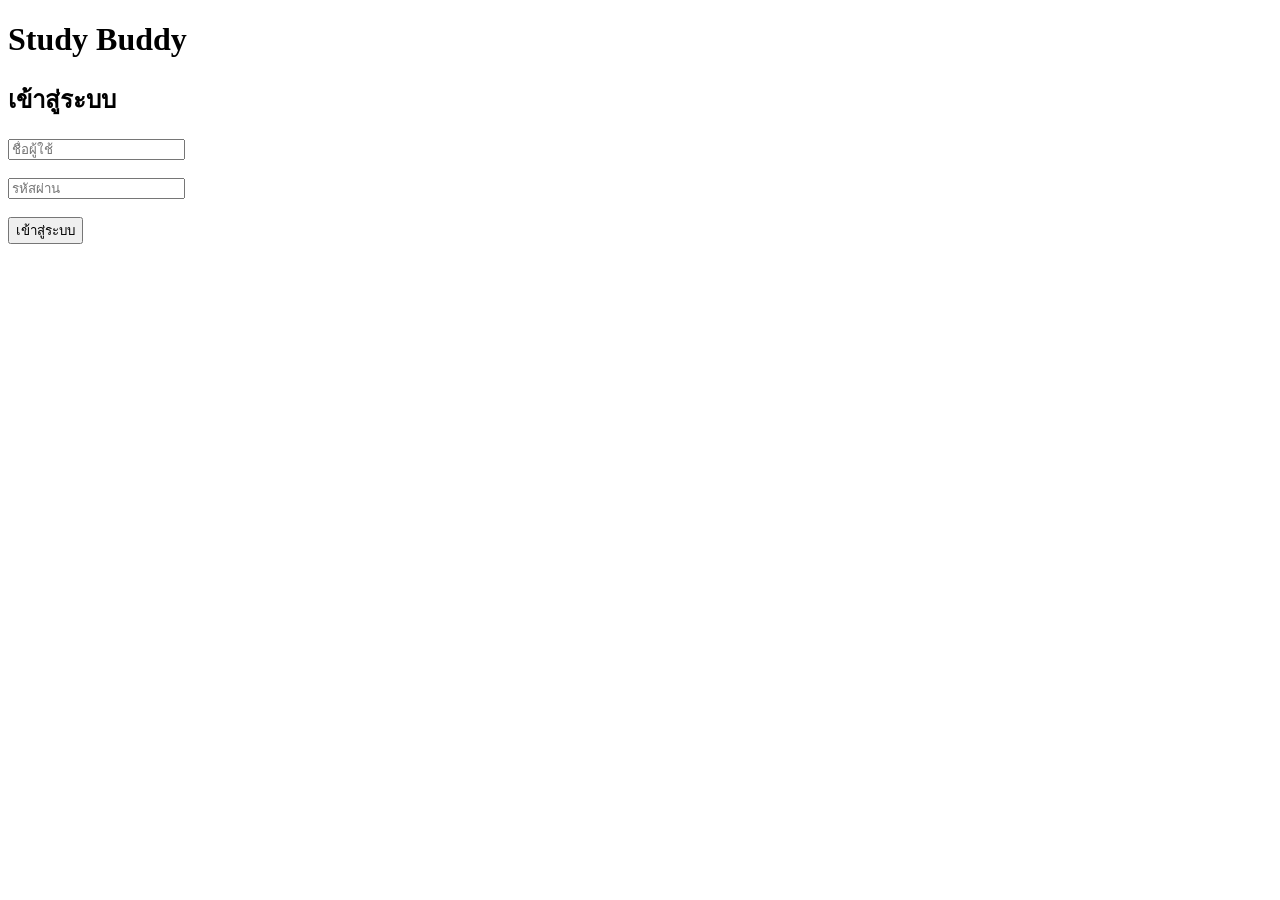
==== commit a0704e64: "Update login.html" ====
--- a/login.html
+++ b/login.html
@@ -2,152 +2,38 @@
 <html lang="th">
 <head>
 <meta charset="UTF-8">
-<meta name="viewport" content="width=device-width, initial-scale=1.0">
-<title>Study Buddy - Login</title>
-
-<style>
-*{box-sizing:border-box}
-
-body{
-    margin:0;
-    min-height:100vh;
-    font-family:Arial,sans-serif;
-    background:linear-gradient(135deg,#2563eb,#7c3aed);
-    display:flex;
-    justify-content:center;
-    align-items:center;
-}
-
-.login-box{
-    width:380px;
-    background:#fff;
-    padding:40px;
-    border-radius:24px;
-    box-shadow:0 20px 50px rgba(0,0,0,.2);
-}
-
-.logo{
-    width:70px;
-    height:70px;
-    margin:0 auto 15px;
-    border-radius:20px;
-    background:linear-gradient(135deg,#2563eb,#7c3aed);
-    color:#fff;
-    display:flex;
-    align-items:center;
-    justify-content:center;
-    font-size:25px;
-    font-weight:bold;
-}
-
-h1{
-    text-align:center;
-    margin:5px 0;
-    color:#172033;
-}
-
-.subtitle{
-    text-align:center;
-    color:#718096;
-    margin-bottom:30px;
-}
-
-label{
-    display:block;
-    margin-bottom:7px;
-    font-weight:bold;
-}
-
-input{
-    width:100%;
-    padding:13px;
-    margin-bottom:18px;
-    border:1px solid #dbe2ea;
-    border-radius:10px;
-    font-size:15px;
-}
-
-button{
-    width:100%;
-    padding:14px;
-    border:0;
-    border-radius:10px;
-    background:linear-gradient(135deg,#2563eb,#7c3aed);
-    color:#fff;
-    font-size:16px;
-    font-weight:bold;
-    cursor:pointer;
-}
-
-button:hover{opacity:.9}
-
-#message{
-    color:#dc2626;
-    text-align:center;
-    margin-top:15px;
-    min-height:20px;
-}
-
-.demo{
-    margin-top:20px;
-    padding:12px;
-    background:#f5f7ff;
-    border-radius:10px;
-    text-align:center;
-    font-size:13px;
-    color:#718096;
-}
-</style>
+<title>Study Buddy Login</title>
 </head>
 
 <body>
 
-<div class="login-box">
+<h1>Study Buddy</h1>
+<h2>เข้าสู่ระบบ</h2>
 
-    <div class="logo">SB</div>
+<input id="user" placeholder="ชื่อผู้ใช้">
+<br><br>
 
-    <h1>Study Buddy</h1>
-    <div class="subtitle">ระบบช่วยจัดการห้องเรียน</div>
+<input id="pass" type="password" placeholder="รหัสผ่าน">
+<br><br>
 
-    <form id="loginForm">
+<button onclick="login()">เข้าสู่ระบบ</button>
 
-        <label>ชื่อผู้ใช้</label>
-        <input id="username" type="text" placeholder="กรอกชื่อผู้ใช้" required>
-
-        <label>รหัสผ่าน</label>
-        <input id="password" type="password" placeholder="กรอกรหัสผ่าน" required>
-
-        <button type="submit">เข้าสู่ระบบ</button>
-
-    </form>
-
-    <div id="message"></div>
-
-    <div class="demo">
-        บัญชีทดลอง<br>
-        Username: <b>student</b><br>
-        Password: <b>1234</b>
-    </div>
-
-</div>
+<p id="msg"></p>
 
 <script>
-document.getElementById("loginForm").addEventListener("submit",function(e){
+function login(){
 
-    e.preventDefault();
+    let user = document.getElementById("user").value;
+    let pass = document.getElementById("pass").value;
 
-    const username=document.getElementById("username").value.trim();
-    const password=document.getElementById("password").value;
-
-    if(username==="student" && password==="1234"){
-        sessionStorage.setItem("studyBuddyLogin","true");
-        window.location.href="index.html";
+    if(user === "student" && pass === "1234"){
+        window.location.href = "index.html";
     }else{
-        document.getElementById("message").textContent=
+        document.getElementById("msg").innerHTML =
         "ชื่อผู้ใช้หรือรหัสผ่านไม่ถูกต้อง";
     }
 
-});
+}
 </script>
 
 </body>
